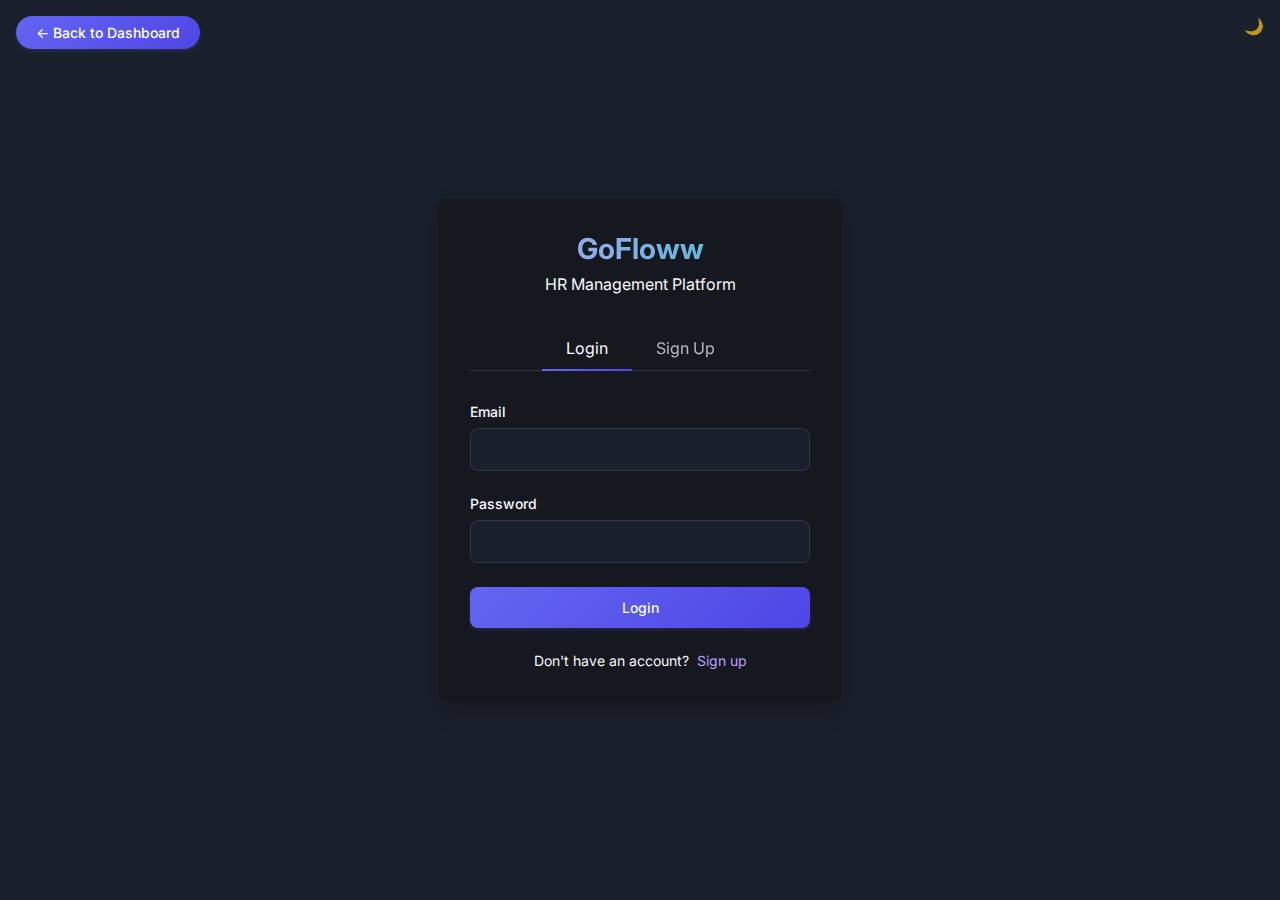
==== login_sign_page/index.html @ 1d6d0781 "second commit" ====
<!DOCTYPE html>
<html lang="en">
<head>
  <meta charset="UTF-8">
  <meta name="viewport" content="width=device-width, initial-scale=1.0">
  <title>GoFloww - Login/Signup</title>
  <link rel="stylesheet" href ="https://fonts.googleapis.com/css2?family=Inter:wght@300;400;500;600;700&display=swap">
   <style>
    :root {
    --background: #1A1F2C;
    --foreground: #F8FAFC;
    --card: #15181F;
    --card-foreground: #F8FAFC;
    --primary: #B99FFF;
    --primary-foreground: #FAFAFA;
    --secondary: #42C3C8;
    --secondary-foreground: #15181F;
    --muted: #2D3748;
    --muted-foreground: #A6ADBA;
    --accent: #1F1443;
    --accent-foreground: #F8FAFC;
    --destructive: #7F1D1D;
    --destructive-foreground: #F8FAFC;
    --border: #2D3748;
    --input: #2D3748;
    --ring: #B99FFF;
    --radius: 0.5rem;
    --transition: all 0.2s ease;
    --gradient-primary: linear-gradient(135deg, #6366f1, #4f46e5);
    --gradient-hover: linear-gradient(135deg, #4f46e5, #4338ca);
    --button-shadow: 0 2px 4px rgba(99, 102, 241, 0.2);
  }

  .light-theme {
    --background: #FFFFFF;
    --foreground: #0F172A;
    --card: #FFFFFF;
    --card-foreground: #0F172A;
    --primary: #3B82F6;
    --primary-foreground: #FFFFFF;
    --secondary: #42C3C8;
    --secondary-foreground: #FFFFFF;
    --muted: #F1F5F9;
    --muted-foreground: #64748B;
    --accent: #F1F5F9;
    --accent-foreground: #0F172A;
    --destructive: #EF4444;
    --destructive-foreground: #FFFFFF;
    --border: #E2E8F0;
    --input: #E2E8F0;
    --ring: #3B82F6;
  }

  * {
    margin: 0;
    padding: 0;
    box-sizing: border-box;
    font-family: 'Inter', sans-serif;
  }

  body {
    background-color: var(--background);
    color: var(--foreground);
    display: flex;
    align-items: center;
    justify-content: center;
    min-height: 100vh;
    transition: var(--transition);
  }

  .container {
    width: 100%;
    max-width: 420px;
    padding: .5rem;
  }

  .auth-card {
    background-color: var(--card);
    border-radius: var(--radius);
    padding: 2rem;
    box-shadow: 0 10px 25px rgba(0, 0, 0, 0.2);
    transition: var(--transition);
  }

  .auth-header {
    text-align: center;
    margin-bottom: 2rem;
  }

  .logo {
    font-size: 1.8rem;
    font-weight: 700;
    background: linear-gradient(to right, #B99FFF, #42C3C8);
    -webkit-background-clip: text;
    background-clip: text;
    -webkit-text-fill-color: transparent;
    margin-bottom: 0.5rem;
  }

  .tabs {
    display: flex;
    justify-content: center;
    margin-bottom: 2rem;
    border-bottom: 1px solid var(--border);
  }

  .tab {
    padding: 0.75rem 1.5rem;
    cursor: pointer;
    opacity: 0.7;
    position: relative;
    transition: var(--transition);
  }

  .tab.active {
    opacity: 1;
  }

 .tab.active::after {
    content: '';
    position: absolute;
    bottom: -1px;
    left: 0;
    width: 100%;
    height: 2px;
    background: var(--gradient-primary);
}

  .form-group {
    margin-bottom: 1.5rem;
  }

  .form-label {
    display: block;
    margin-bottom: 0.5rem;
    font-size: 0.875rem;
    font-weight: 500;
  }

  .form-input {
    width: 100%;
    padding: 0.75rem 1rem;
    border-radius: var(--radius);
    border: 1px solid var(--border);
    background-color: var(--background);
    color: var(--foreground);
    font-size: 0.875rem;
    transition: var(--transition);
  }

 .form-input:focus {
    outline: none;
    border-color: #6366f1;
    box-shadow: 0 0 0 4px rgba(99, 102, 241, 0.2);
}

  .btn {
    display: inline-flex;
    align-items: center;
    justify-content: center;
    border-radius: var(--radius);
    font-weight: 500;
    font-size: 0.875rem;
    padding: 0.75rem 1.5rem;
    cursor: pointer;
    transition: var(--transition);
    border: none;
  }

  .btn-primary {
    background: var(--gradient-primary);
    color: var(--primary-foreground);
    box-shadow: var(--button-shadow);
}

.btn-primary:hover {
    opacity: 1;
    background: var(--gradient-hover);
    transform: translateY(-1px);
    box-shadow: 0 4px 8px rgba(99, 102, 241, 0.3);
}

  .btn-outline {
    background-color: transparent;
    border: 1px solid var(--border);
    color: var(--foreground);
  }

  .btn-outline:hover {
    background-color: var(--muted);
  }

  .btn-full {
    width: 100%;
  }

  .form-footer {
    margin-top: 1.5rem;
    text-align: center;
    font-size: 0.875rem;
  }

  .form-footer a {
    color: var(--primary);
    text-decoration: none;
    margin-left: 0.25rem;
  }

  


  .theme-toggle {
    position: absolute;
    top: 1rem;
    right: 1rem;
    background: none;
    border: none;
    color: var(--foreground);
    cursor: pointer;
    font-size: 1rem;
    opacity: 0.7;
  }

  .theme-toggle:hover {
    opacity: 1;
  }

  .error-message {
    color: var(--destructive);
    font-size: 0.8rem;
    margin-top: 0.5rem;
    display: none;
  }

  .success-message {
    color: #10B981;
    font-size: 0.8rem;
    margin-top: 0.5rem;
    display: none;
  }

  .back-to-home {
    position: absolute;
    top: 1rem;
    left: 1rem;
    color: var(--foreground);
    text-decoration: none;
    font-size: 0.875rem;
    padding: 0.5rem 1.25rem;
    border-radius: 50px;
    background: var(--gradient-primary);
    color: white;
    transition: var(--transition);
    box-shadow: var(--button-shadow);
    display: inline-flex;
    align-items: center;
    gap: 0.5rem;
    font-weight: 500;
}

.back-to-home:hover {
    opacity: 1;
    transform: translateY(-1px);
    box-shadow: 0 4px 8px rgba(99, 102, 241, 0.3);
    background: var(--gradient-hover);
}

  @media (max-width: 480px) {
    .container {
      padding: 1rem;
    }

    .auth-card {
      padding: 1.5rem;
    }
  }
   </style>
</head>
<body>
  <a href="dashboard-landing.html" class="back-to-home">← Back to Dashboard</a>
  <button id="themeToggle" class="theme-toggle">🌙</button>

  <div class="container">
    <div class="auth-card">
      <div class="auth-header">
        <div class="logo">GoFloww</div>
        <p>HR Management Platform</p>
      </div>

      <div class="tabs">
        <div class="tab active" data-tab="login">Login</div>
        <div class="tab" data-tab="signup">Sign Up</div>
      </div>

      <form id="loginForm">
        <div class="form-group">
          <label for="loginEmail" class="form-label">Email</label>
          <input type="email" id="loginEmail" class="form-input" required>
        </div>

        <div class="form-group">
          <label for="loginPassword" class="form-label">Password</label>
          <input type="password" id="loginPassword" class="form-input" required>
          
        </div>

        <div class="error-message" id="loginError"></div>
        <div class="success-message" id="loginSuccess"></div>

        <button type="submit" class="btn btn-primary btn-full">Login</button>
        
        <div class="form-footer">
          Don't have an account? <a href="#" id="showSignup">Sign up</a>
        </div>
      </form>

      <form id="signupForm" style="display: none;">
        <div class="form-group">
          <label for="signupName" class="form-label">Full Name</label>
          <input type="text" id="signupName" class="form-input" required>
        </div>

        <div class="form-group">
          <label for="signupEmail" class="form-label">Email</label>
          <input type="email" id="signupEmail" class="form-input" required>
        </div>

        <div class="form-group">
          <label for="signupPassword" class="form-label">Password</label>
          <input type="password" id="signupPassword" class="form-input" required>
        </div>

        <div class="form-group">
          <label for="confirmPassword" class="form-label">Confirm Password</label>
          <input type="password" id="confirmPassword" class="form-input" required>
        </div>

        <div class="error-message" id="signupError"></div>
        <div class="success-message" id="signupSuccess"></div>

        <button type="submit" class="btn btn-primary btn-full">Sign Up</button>
        
        <div class="form-footer">
          Already have an account? <a href="#" id="showLogin">Login</a>
        </div>
      </form>
    </div>
  </div>
  <script src="backend_link.js" defer></script>
</body>
</html>
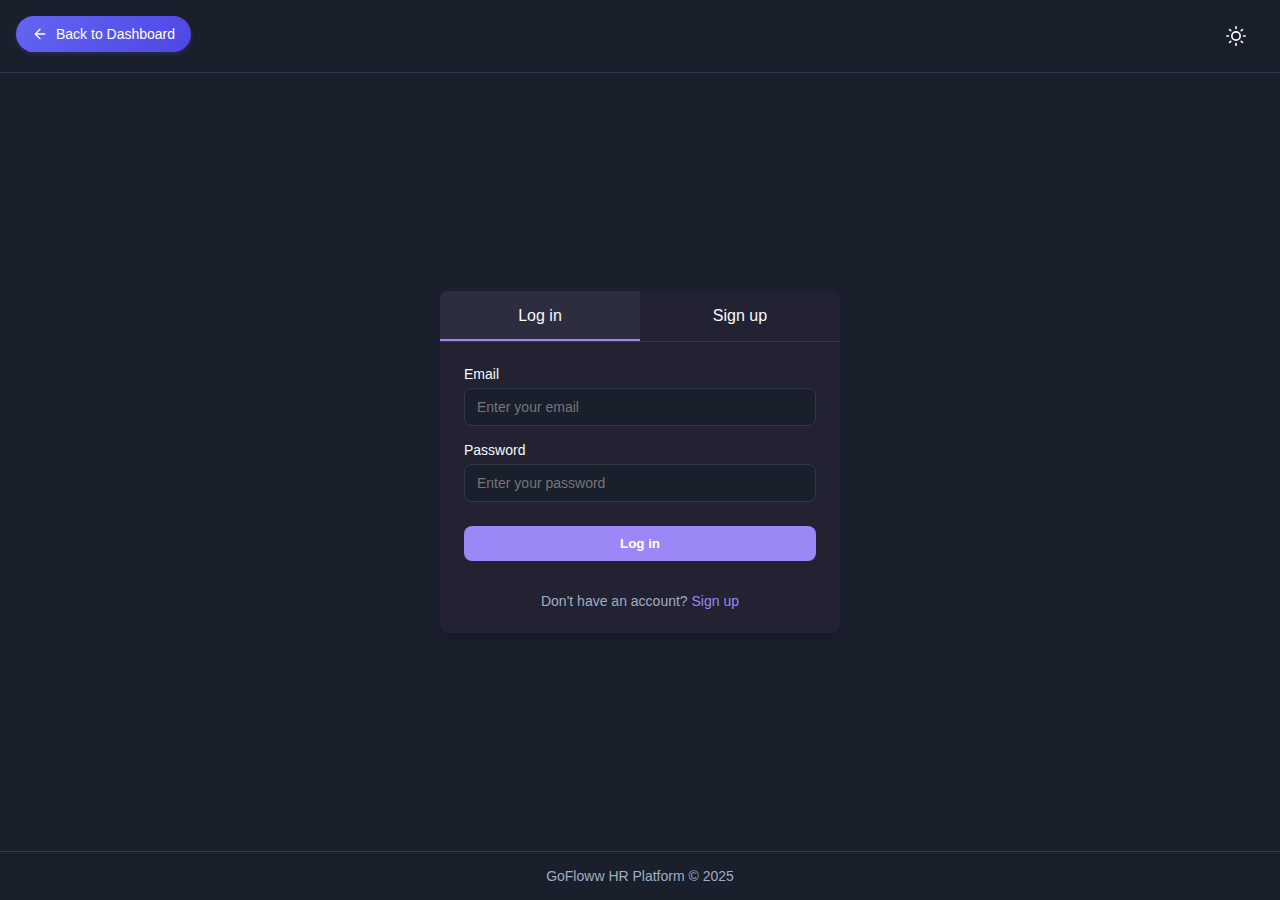
==== commit 6d7ab142: "fourth commit" ====
--- a/login_sign_page/index.html
+++ b/login_sign_page/index.html
@@ -1,351 +1,410 @@
 <!DOCTYPE html>
-<html lang="en">
+<html lang="en" class="dark">
 <head>
   <meta charset="UTF-8">
   <meta name="viewport" content="width=device-width, initial-scale=1.0">
-  <title>GoFloww - Login/Signup</title>
-  <link rel="stylesheet" href ="https://fonts.googleapis.com/css2?family=Inter:wght@300;400;500;600;700&display=swap">
-   <style>
+  <title>GoFloww HR - Login</title>
+  <meta name="description" content="Login to GoFloww HR platform" />
+  
+  <style>
+    * {
+      margin: 0;
+      padding: 0;
+      box-sizing: border-box;
+      font-family: 'Segoe UI', Tahoma, Geneva, Verdana, sans-serif;
+      transition: background-color 0.3s, color 0.3s;
+    }
+
     :root {
-    --background: #1A1F2C;
-    --foreground: #F8FAFC;
-    --card: #15181F;
-    --card-foreground: #F8FAFC;
-    --primary: #B99FFF;
-    --primary-foreground: #FAFAFA;
-    --secondary: #42C3C8;
-    --secondary-foreground: #15181F;
-    --muted: #2D3748;
-    --muted-foreground: #A6ADBA;
-    --accent: #1F1443;
-    --accent-foreground: #F8FAFC;
-    --destructive: #7F1D1D;
-    --destructive-foreground: #F8FAFC;
-    --border: #2D3748;
-    --input: #2D3748;
-    --ring: #B99FFF;
-    --radius: 0.5rem;
-    --transition: all 0.2s ease;
-    --gradient-primary: linear-gradient(135deg, #6366f1, #4f46e5);
+      --background-light: #F8FAFC;
+      --foreground-light: #1A1F2C;
+      --card-light: #FFFFFF;
+      --card-foreground-light: #1A1F2C;
+      --card-secondary-light: #F1F5F9;
+      --primary-light: #9b87f5;
+      --primary-foreground-light: #FFFFFF;
+      --secondary-light: #5CB9AA;
+      --secondary-foreground-light: #1A1F2C;
+      --muted-light: #F1F5F9;
+      --muted-foreground-light: #64748B;
+      --accent-light: #F8FAFC;
+      --accent-foreground-light: #1A1F2C;
+      --destructive-light: #E53E3E;
+      --destructive-foreground-light: #F8FAFC;
+      --border-light: #E2E8F0;
+      --input-light: #E2E8F0;
+      --ring-light: #9b87f5;
+      --sidebar-light: #FFFFFF;
+      --gradient-primary: linear-gradient(135deg, #6366f1, #4f46e5);
     --gradient-hover: linear-gradient(135deg, #4f46e5, #4338ca);
     --button-shadow: 0 2px 4px rgba(99, 102, 241, 0.2);
-  }
-
-  .light-theme {
-    --background: #FFFFFF;
-    --foreground: #0F172A;
-    --card: #FFFFFF;
-    --card-foreground: #0F172A;
-    --primary: #3B82F6;
-    --primary-foreground: #FFFFFF;
-    --secondary: #42C3C8;
-    --secondary-foreground: #FFFFFF;
-    --muted: #F1F5F9;
-    --muted-foreground: #64748B;
-    --accent: #F1F5F9;
-    --accent-foreground: #0F172A;
-    --destructive: #EF4444;
-    --destructive-foreground: #FFFFFF;
-    --border: #E2E8F0;
-    --input: #E2E8F0;
-    --ring: #3B82F6;
-  }
-
-  * {
-    margin: 0;
-    padding: 0;
-    box-sizing: border-box;
-    font-family: 'Inter', sans-serif;
-  }
-
-  body {
-    background-color: var(--background);
-    color: var(--foreground);
-    display: flex;
-    align-items: center;
-    justify-content: center;
-    min-height: 100vh;
-    transition: var(--transition);
-  }
-
-  .container {
-    width: 100%;
-    max-width: 420px;
-    padding: .5rem;
-  }
-
-  .auth-card {
-    background-color: var(--card);
-    border-radius: var(--radius);
-    padding: 2rem;
-    box-shadow: 0 10px 25px rgba(0, 0, 0, 0.2);
-    transition: var(--transition);
-  }
-
-  .auth-header {
-    text-align: center;
-    margin-bottom: 2rem;
-  }
-
-  .logo {
-    font-size: 1.8rem;
-    font-weight: 700;
-    background: linear-gradient(to right, #B99FFF, #42C3C8);
-    -webkit-background-clip: text;
-    background-clip: text;
-    -webkit-text-fill-color: transparent;
-    margin-bottom: 0.5rem;
-  }
-
-  .tabs {
-    display: flex;
-    justify-content: center;
-    margin-bottom: 2rem;
-    border-bottom: 1px solid var(--border);
-  }
-
-  .tab {
-    padding: 0.75rem 1.5rem;
-    cursor: pointer;
-    opacity: 0.7;
-    position: relative;
-    transition: var(--transition);
-  }
-
-  .tab.active {
-    opacity: 1;
-  }
-
- .tab.active::after {
-    content: '';
+
+      
+      --background: #1A1F2C;
+      --foreground: #F8FAFC;
+      --card: #222232;
+      --card-foreground: #F8FAFC;
+      --card-secondary: #2d2d40;
+      --primary: #9b87f5;
+      --primary-foreground: #FFFFFF;
+      --secondary: #5CB9AA;
+      --secondary-foreground: #1A1F2C;
+      --muted: #333A47;
+      --muted-foreground: #A0AEC0;
+      --accent: #413c73;
+      --accent-foreground: #F8FAFC;
+      --destructive: #E53E3E;
+      --destructive-foreground: #F8FAFC;
+      --border: #333A47;
+      --input: #333A47;
+      --ring: #9b87f5;
+      --sidebar: #16191F;
+      --radius: 8px;
+      --transition: 0.3s ease;
+      --shadow: 0 4px 6px rgba(0, 0, 0, 0.1);
+      --shadow-lg: 0 10px 15px -3px rgba(0, 0, 0, 0.1), 0 4px 6px -2px rgba(0, 0, 0, 0.05);
+      --emerald: #10B981;
+      --red: #EF4444;
+      --blue: #3B82F6;
+      --amber: #F59E0B;
+    }
+    .back-to-dashboard {
     position: absolute;
-    bottom: -1px;
-    left: 0;
-    width: 100%;
-    height: 2px;
-    background: var(--gradient-primary);
-}
-
-  .form-group {
-    margin-bottom: 1.5rem;
-  }
-
-  .form-label {
-    display: block;
-    margin-bottom: 0.5rem;
-    font-size: 0.875rem;
-    font-weight: 500;
-  }
-
-  .form-input {
-    width: 100%;
-    padding: 0.75rem 1rem;
-    border-radius: var(--radius);
-    border: 1px solid var(--border);
-    background-color: var(--background);
-    color: var(--foreground);
-    font-size: 0.875rem;
-    transition: var(--transition);
-  }
-
- .form-input:focus {
-    outline: none;
-    border-color: #6366f1;
-    box-shadow: 0 0 0 4px rgba(99, 102, 241, 0.2);
-}
-
-  .btn {
+    top: 1rem;
+    left: 1rem;
     display: inline-flex;
     align-items: center;
-    justify-content: center;
-    border-radius: var(--radius);
-    font-weight: 500;
-    font-size: 0.875rem;
-    padding: 0.75rem 1.5rem;
-    cursor: pointer;
-    transition: var(--transition);
-    border: none;
-  }
-
-  .btn-primary {
+    gap: 8px;
+    color: white;
+    text-decoration: none;
+    font-size: 14px;
+    padding: 10px 16px;
+    border-radius: 50px;
     background: var(--gradient-primary);
-    color: var(--primary-foreground);
+    transition: all 0.3s ease;
     box-shadow: var(--button-shadow);
 }
 
-.btn-primary:hover {
-    opacity: 1;
+.back-to-dashboard:hover {
     background: var(--gradient-hover);
     transform: translateY(-1px);
     box-shadow: 0 4px 8px rgba(99, 102, 241, 0.3);
 }
 
-  .btn-outline {
-    background-color: transparent;
-    border: 1px solid var(--border);
-    color: var(--foreground);
-  }
-
-  .btn-outline:hover {
-    background-color: var(--muted);
-  }
-
-  .btn-full {
-    width: 100%;
-  }
-
-  .form-footer {
-    margin-top: 1.5rem;
-    text-align: center;
-    font-size: 0.875rem;
-  }
-
-  .form-footer a {
-    color: var(--primary);
-    text-decoration: none;
-    margin-left: 0.25rem;
-  }
-
-  
-
-
-  .theme-toggle {
-    position: absolute;
-    top: 1rem;
-    right: 1rem;
-    background: none;
-    border: none;
-    color: var(--foreground);
-    cursor: pointer;
-    font-size: 1rem;
-    opacity: 0.7;
-  }
-
-  .theme-toggle:hover {
-    opacity: 1;
-  }
-
-  .error-message {
-    color: var(--destructive);
-    font-size: 0.8rem;
-    margin-top: 0.5rem;
-    display: none;
-  }
-
-  .success-message {
-    color: #10B981;
-    font-size: 0.8rem;
-    margin-top: 0.5rem;
-    display: none;
-  }
-
-  .back-to-home {
-    position: absolute;
-    top: 1rem;
-    left: 1rem;
-    color: var(--foreground);
-    text-decoration: none;
-    font-size: 0.875rem;
-    padding: 0.5rem 1.25rem;
-    border-radius: 50px;
-    background: var(--gradient-primary);
-    color: white;
-    transition: var(--transition);
-    box-shadow: var(--button-shadow);
-    display: inline-flex;
-    align-items: center;
-    gap: 0.5rem;
-    font-weight: 500;
-}
-
-.back-to-home:hover {
-    opacity: 1;
-    transform: translateY(-1px);
-    box-shadow: 0 4px 8px rgba(99, 102, 241, 0.3);
-    background: var(--gradient-hover);
-}
-
-  @media (max-width: 480px) {
-    .container {
-      padding: 1rem;
-    }
-
-    .auth-card {
-      padding: 1.5rem;
-    }
-  }
-   </style>
+    html.light {
+      --background: var(--background-light);
+      --foreground: var(--foreground-light);
+      --card: var(--card-light);
+      --card-foreground: var(--card-foreground-light);
+      --card-secondary: var(--card-secondary-light);
+      --primary: var(--primary-light);
+      --primary-foreground: var(--primary-foreground-light);
+      --secondary: var(--secondary-light);
+      --secondary-foreground: var(--secondary-foreground-light);
+      --muted: var(--muted-light);
+      --muted-foreground: var(--muted-foreground-light);
+      --accent: var(--accent-light);
+      --accent-foreground: var(--accent-foreground-light);
+      --destructive: var(--destructive-light);
+      --destructive-foreground: var(--destructive-foreground-light);
+      --border: var(--border-light);
+      --input: var(--input-light);
+      --ring: var(--ring-light);
+      --sidebar: var(--sidebar-light);
+    }
+
+    body {
+      background-color: var(--background);
+      color: var(--foreground);
+      min-height: 100vh;
+      display: flex;
+      flex-direction: column;
+    }
+
+    .header {
+      display: flex;
+      align-items: center;
+      justify-content: space-between;
+      padding: 16px 24px;
+      border-bottom: 1px solid var(--border);
+    }
+
+    .logo-container {
+      display: flex;
+      align-items: center;
+      gap: 12px;
+    }
+
+    .logo {
+      width: 32px;
+      height: 32px;
+      background: linear-gradient(to right, var(--primary), #7E69AB);
+      border-radius: 8px;
+    }
+
+    .logo-text {
+      font-weight: 600;
+      font-size: 20px;
+    }
+
+    .theme-toggle {
+      display: flex;
+      align-items: center;
+      justify-content: center;
+      width: 40px;
+      height: 40px;
+      border-radius: 50%;
+      background: none;
+      border: none;
+      color: var(--foreground);
+      cursor: pointer;
+      transition: background-color var(--transition);
+    }
+
+    .theme-toggle:hover {
+      background-color: var(--muted);
+    }
+
+    .main-container {
+      display: flex;
+      flex-direction: column;
+      align-items: center;
+      justify-content: center;
+      flex: 1;
+      padding: 24px;
+    }
+
+    .auth-container {
+      width: 100%;
+      max-width: 400px;
+      background-color: var(--card);
+      border-radius: var(--radius);
+      box-shadow: var(--shadow-lg);
+      overflow: hidden;
+    }
+
+    .auth-tabs {
+      display: flex;
+      border-bottom: 1px solid var(--border);
+    }
+
+    .auth-tab {
+      flex: 1;
+      text-align: center;
+      padding: 16px;
+      cursor: pointer;
+      font-weight: 500;
+      transition: background-color var(--transition);
+    }
+
+    .auth-tab.active {
+      background-color: var(--card-secondary);
+      position: relative;
+    }
+
+    .auth-tab.active::after {
+      content: '';
+      position: absolute;
+      bottom: 0;
+      left: 0;
+      width: 100%;
+      height: 2px;
+      background-color: var(--primary);
+    }
+
+    .auth-content {
+      padding: 24px;
+    }
+
+    .auth-form {
+      display: none;
+    }
+
+    .auth-form.active {
+      display: flex;
+      flex-direction: column;
+      gap: 16px;
+    }
+
+    .form-group {
+      display: flex;
+      flex-direction: column;
+      gap: 6px;
+    }
+
+    .form-label {
+      font-size: 14px;
+      font-weight: 500;
+    }
+
+    .form-input {
+      padding: 10px 12px;
+      border-radius: var(--radius);
+      background-color: var(--background);
+      border: 1px solid var(--border);
+      color: var(--foreground);
+      font-size: 14px;
+      outline: none;
+      transition: border-color var(--transition);
+    }
+
+    .form-input:focus {
+      border-color: var(--primary);
+    }
+
+    .form-error {
+      font-size: 12px;
+      color: var(--destructive);
+      margin-top: 4px;
+      display: none;
+    }
+
+    .form-submit {
+      padding: 10px 16px;
+      background-color: var(--primary);
+      color: var(--primary-foreground);
+      border: none;
+      border-radius: var(--radius);
+      font-weight: 600;
+      cursor: pointer;
+      transition: background-color var(--transition);
+      margin-top: 8px;
+    }
+
+    .form-submit:hover {
+      background-color: #7E69AB;
+    }
+
+    .form-footer {
+      text-align: center;
+      margin-top: 16px;
+      font-size: 14px;
+      color: var(--muted-foreground);
+    }
+
+    .form-link {
+      color: var(--primary);
+      cursor: pointer;
+      text-decoration: none;
+    }
+
+    .footer {
+      text-align: center;
+      padding: 16px;
+      border-top: 1px solid var(--border);
+      font-size: 14px;
+      color: var(--muted-foreground);
+    }
+
+    @media (max-width: 480px) {
+      .auth-container {
+        box-shadow: none;
+        background-color: transparent;
+      }
+      
+      .auth-tabs {
+        background-color: var(--card);
+        border-radius: var(--radius) var(--radius) 0 0;
+      }
+      
+      .auth-content {
+        background-color: var(--card);
+        border-radius: 0 0 var(--radius) var(--radius);
+      }
+    }
+  </style>
 </head>
 <body>
-  <a href="dashboard-landing.html" class="back-to-home">← Back to Dashboard</a>
-  <button id="themeToggle" class="theme-toggle">🌙</button>
-
-  <div class="container">
-    <div class="auth-card">
-      <div class="auth-header">
-        <div class="logo">GoFloww</div>
-        <p>HR Management Platform</p>
+ 
+  <header class="header">
+    <div class="logo-container">
+      <div class="logo"></div>
+      <h1 class="logo-text">GoFloww</h1>
+    </div>
+    <a href="dashboard-landing.html" class="back-to-dashboard">
+        <svg width="16" height="16" viewBox="0 0 24 24" fill="none" stroke="currentColor" stroke-width="2" stroke-linecap="round" stroke-linejoin="round">
+          <path d="M19 12H5M12 19l-7-7 7-7"/>
+        </svg>
+        Back to Dashboard
+      </a>
+    <button class="theme-toggle" id="themeToggle">
+      <svg id="sunIcon" class="sun-icon" width="20" height="20" viewBox="0 0 24 24" fill="none" stroke="currentColor" stroke-width="2" stroke-linecap="round" stroke-linejoin="round" style="display: none;">
+        <circle cx="12" cy="12" r="5"></circle>
+        <line x1="12" y1="1" x2="12" y2="3"></line>
+        <line x1="12" y1="21" x2="12" y2="23"></line>
+        <line x1="4.22" y1="4.22" x2="5.64" y2="5.64"></line>
+        <line x1="18.36" y1="18.36" x2="19.78" y2="19.78"></line>
+        <line x1="1" y1="12" x2="3" y2="12"></line>
+        <line x1="21" y1="12" x2="23" y2="12"></line>
+        <line x1="4.22" y1="19.78" x2="5.64" y2="18.36"></line>
+        <line x1="18.36" y1="5.64" x2="19.78" y2="4.22"></line>
+      </svg>
+      <svg id="moonIcon" class="moon-icon" width="20" height="20" viewBox="0 0 24 24" fill="none" stroke="currentColor" stroke-width="2" stroke-linecap="round" stroke-linejoin="round">
+        <path d="M21 12.79A9 9 0 1 1 11.21 3 7 7 0 0 0 21 12.79z"></path>
+      </svg>
+    </button>
+  </header>
+
+  <div class="main-container">
+    <div class="auth-container">
+      <div class="auth-tabs">
+        <div class="auth-tab active" id="loginTab">Log in</div>
+        <div class="auth-tab" id="signupTab">Sign up</div>
       </div>
-
-      <div class="tabs">
-        <div class="tab active" data-tab="login">Login</div>
-        <div class="tab" data-tab="signup">Sign Up</div>
+      <div class="auth-content">
+        <!-- Login Form -->
+        <form class="auth-form active" id="loginForm">
+          <div class="form-group">
+            <label for="loginEmail" class="form-label">Email</label>
+            <input type="email" id="loginEmail" class="form-input" placeholder="Enter your email" required>
+            <div class="form-error" id="loginEmailError">Please enter a valid email address</div>
+          </div>
+          <div class="form-group">
+            <label for="loginPassword" class="form-label">Password</label>
+            <input type="password" id="loginPassword" class="form-input" placeholder="Enter your password" required>
+            <div class="form-error" id="loginPasswordError">Password is required</div>
+          </div>
+          <button type="submit" class="form-submit">Log in</button>
+          <div class="form-footer">
+            <span>Don't have an account? </span>
+            <span class="form-link" id="switchToSignup">Sign up</span>
+          </div>
+        </form>
+
+        <form class="auth-form" id="signupForm">
+          <div class="form-group">
+            <label for="signupName" class="form-label">Full Name</label>
+            <input type="text" id="signupName" class="form-input" placeholder="Enter your full name" required>
+            <div class="form-error" id="signupNameError">Name is required</div>
+          </div>
+          <div class="form-group">
+            <label for="signupEmail" class="form-label">Email</label>
+            <input type="email" id="signupEmail" class="form-input" placeholder="Enter your email" required>
+            <div class="form-error" id="signupEmailError">Please enter a valid email address</div>
+          </div>
+          <div class="form-group">
+            <label for="signupPassword" class="form-label">Password</label>
+            <input type="password" id="signupPassword" class="form-input" placeholder="Create a password" required>
+            <div class="form-error" id="signupPasswordError">Password must be at least 8 characters</div>
+          </div>
+          <div class="form-group">
+            <label for="signupConfirmPassword" class="form-label">Confirm Password</label>
+            <input type="password" id="signupConfirmPassword" class="form-input" placeholder="Confirm your password" required>
+            <div class="form-error" id="signupConfirmPasswordError">Passwords do not match</div>
+          </div>
+          <button type="submit" class="form-submit">Sign up</button>
+          <div class="form-footer">
+            <span>Already have an account? </span>
+            <span class="form-link" id="switchToLogin">Log in</span>
+          </div>
+        </form>
       </div>
-
-      <form id="loginForm">
-        <div class="form-group">
-          <label for="loginEmail" class="form-label">Email</label>
-          <input type="email" id="loginEmail" class="form-input" required>
-        </div>
-
-        <div class="form-group">
-          <label for="loginPassword" class="form-label">Password</label>
-          <input type="password" id="loginPassword" class="form-input" required>
-          
-        </div>
-
-        <div class="error-message" id="loginError"></div>
-        <div class="success-message" id="loginSuccess"></div>
-
-        <button type="submit" class="btn btn-primary btn-full">Login</button>
-        
-        <div class="form-footer">
-          Don't have an account? <a href="#" id="showSignup">Sign up</a>
-        </div>
-      </form>
-
-      <form id="signupForm" style="display: none;">
-        <div class="form-group">
-          <label for="signupName" class="form-label">Full Name</label>
-          <input type="text" id="signupName" class="form-input" required>
-        </div>
-
-        <div class="form-group">
-          <label for="signupEmail" class="form-label">Email</label>
-          <input type="email" id="signupEmail" class="form-input" required>
-        </div>
-
-        <div class="form-group">
-          <label for="signupPassword" class="form-label">Password</label>
-          <input type="password" id="signupPassword" class="form-input" required>
-        </div>
-
-        <div class="form-group">
-          <label for="confirmPassword" class="form-label">Confirm Password</label>
-          <input type="password" id="confirmPassword" class="form-input" required>
-        </div>
-
-        <div class="error-message" id="signupError"></div>
-        <div class="success-message" id="signupSuccess"></div>
-
-        <button type="submit" class="btn btn-primary btn-full">Sign Up</button>
-        
-        <div class="form-footer">
-          Already have an account? <a href="#" id="showLogin">Login</a>
-        </div>
-      </form>
     </div>
   </div>
+
+  <footer class="footer">
+    <div>GoFloww HR Platform &copy; 2025</div>
+  </footer>
   <script src="backend_link.js" defer></script>
 </body>
 </html>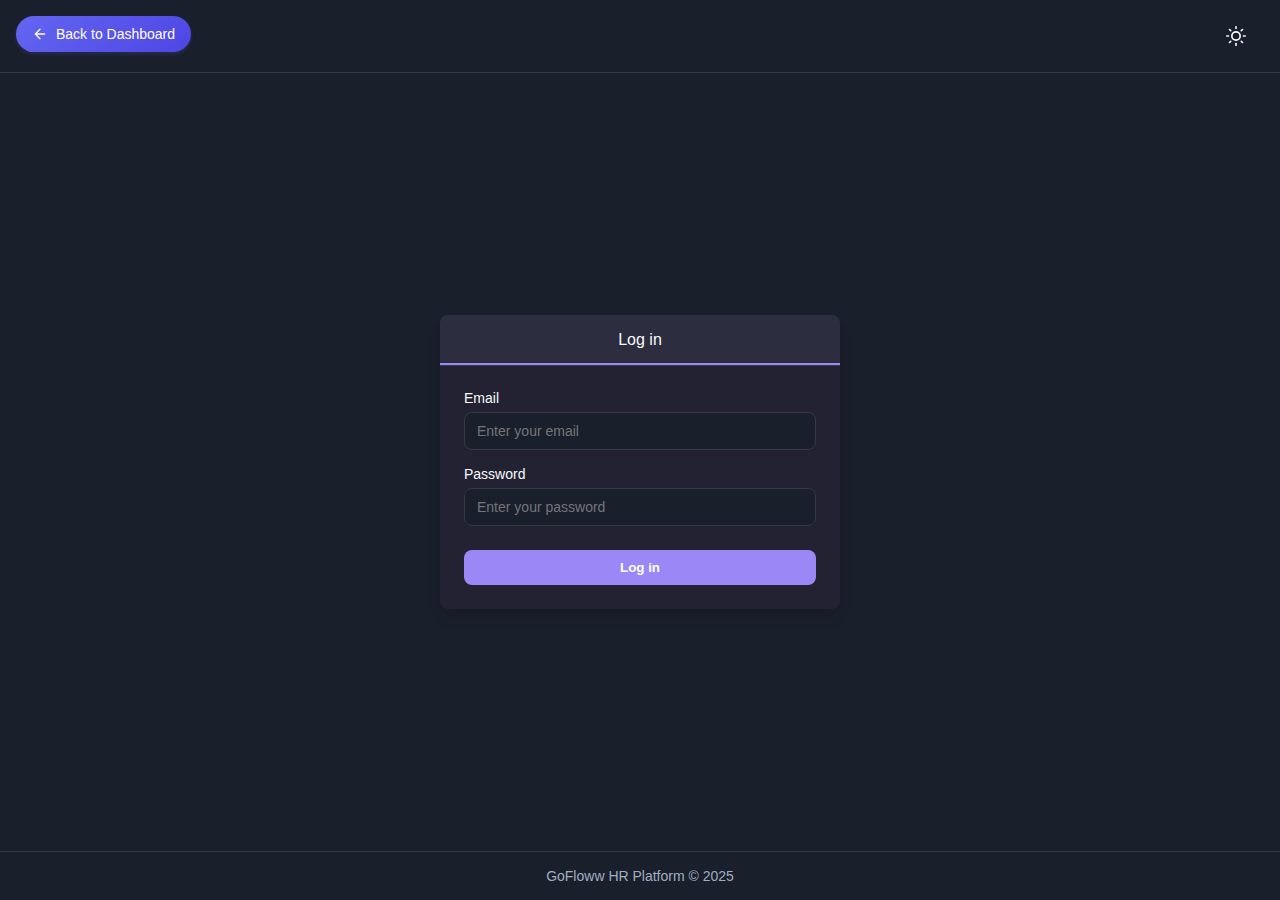
==== commit bf8cbc4b: "eleventh commit" ====
--- a/login_sign_page/index.html
+++ b/login_sign_page/index.html
@@ -321,7 +321,7 @@
       <div class="logo"></div>
       <h1 class="logo-text">GoFloww</h1>
     </div>
-    <a href="dashboard-landing.html" class="back-to-dashboard">
+    <a href="/index_1.html" class="back-to-dashboard">
         <svg width="16" height="16" viewBox="0 0 24 24" fill="none" stroke="currentColor" stroke-width="2" stroke-linecap="round" stroke-linejoin="round">
           <path d="M19 12H5M12 19l-7-7 7-7"/>
         </svg>
@@ -349,7 +349,6 @@
     <div class="auth-container">
       <div class="auth-tabs">
         <div class="auth-tab active" id="loginTab">Log in</div>
-        <div class="auth-tab" id="signupTab">Sign up</div>
       </div>
       <div class="auth-content">
         <!-- Login Form -->
@@ -365,38 +364,6 @@
             <div class="form-error" id="loginPasswordError">Password is required</div>
           </div>
           <button type="submit" class="form-submit">Log in</button>
-          <div class="form-footer">
-            <span>Don't have an account? </span>
-            <span class="form-link" id="switchToSignup">Sign up</span>
-          </div>
-        </form>
-
-        <form class="auth-form" id="signupForm">
-          <div class="form-group">
-            <label for="signupName" class="form-label">Full Name</label>
-            <input type="text" id="signupName" class="form-input" placeholder="Enter your full name" required>
-            <div class="form-error" id="signupNameError">Name is required</div>
-          </div>
-          <div class="form-group">
-            <label for="signupEmail" class="form-label">Email</label>
-            <input type="email" id="signupEmail" class="form-input" placeholder="Enter your email" required>
-            <div class="form-error" id="signupEmailError">Please enter a valid email address</div>
-          </div>
-          <div class="form-group">
-            <label for="signupPassword" class="form-label">Password</label>
-            <input type="password" id="signupPassword" class="form-input" placeholder="Create a password" required>
-            <div class="form-error" id="signupPasswordError">Password must be at least 8 characters</div>
-          </div>
-          <div class="form-group">
-            <label for="signupConfirmPassword" class="form-label">Confirm Password</label>
-            <input type="password" id="signupConfirmPassword" class="form-input" placeholder="Confirm your password" required>
-            <div class="form-error" id="signupConfirmPasswordError">Passwords do not match</div>
-          </div>
-          <button type="submit" class="form-submit">Sign up</button>
-          <div class="form-footer">
-            <span>Already have an account? </span>
-            <span class="form-link" id="switchToLogin">Log in</span>
-          </div>
         </form>
       </div>
     </div>
